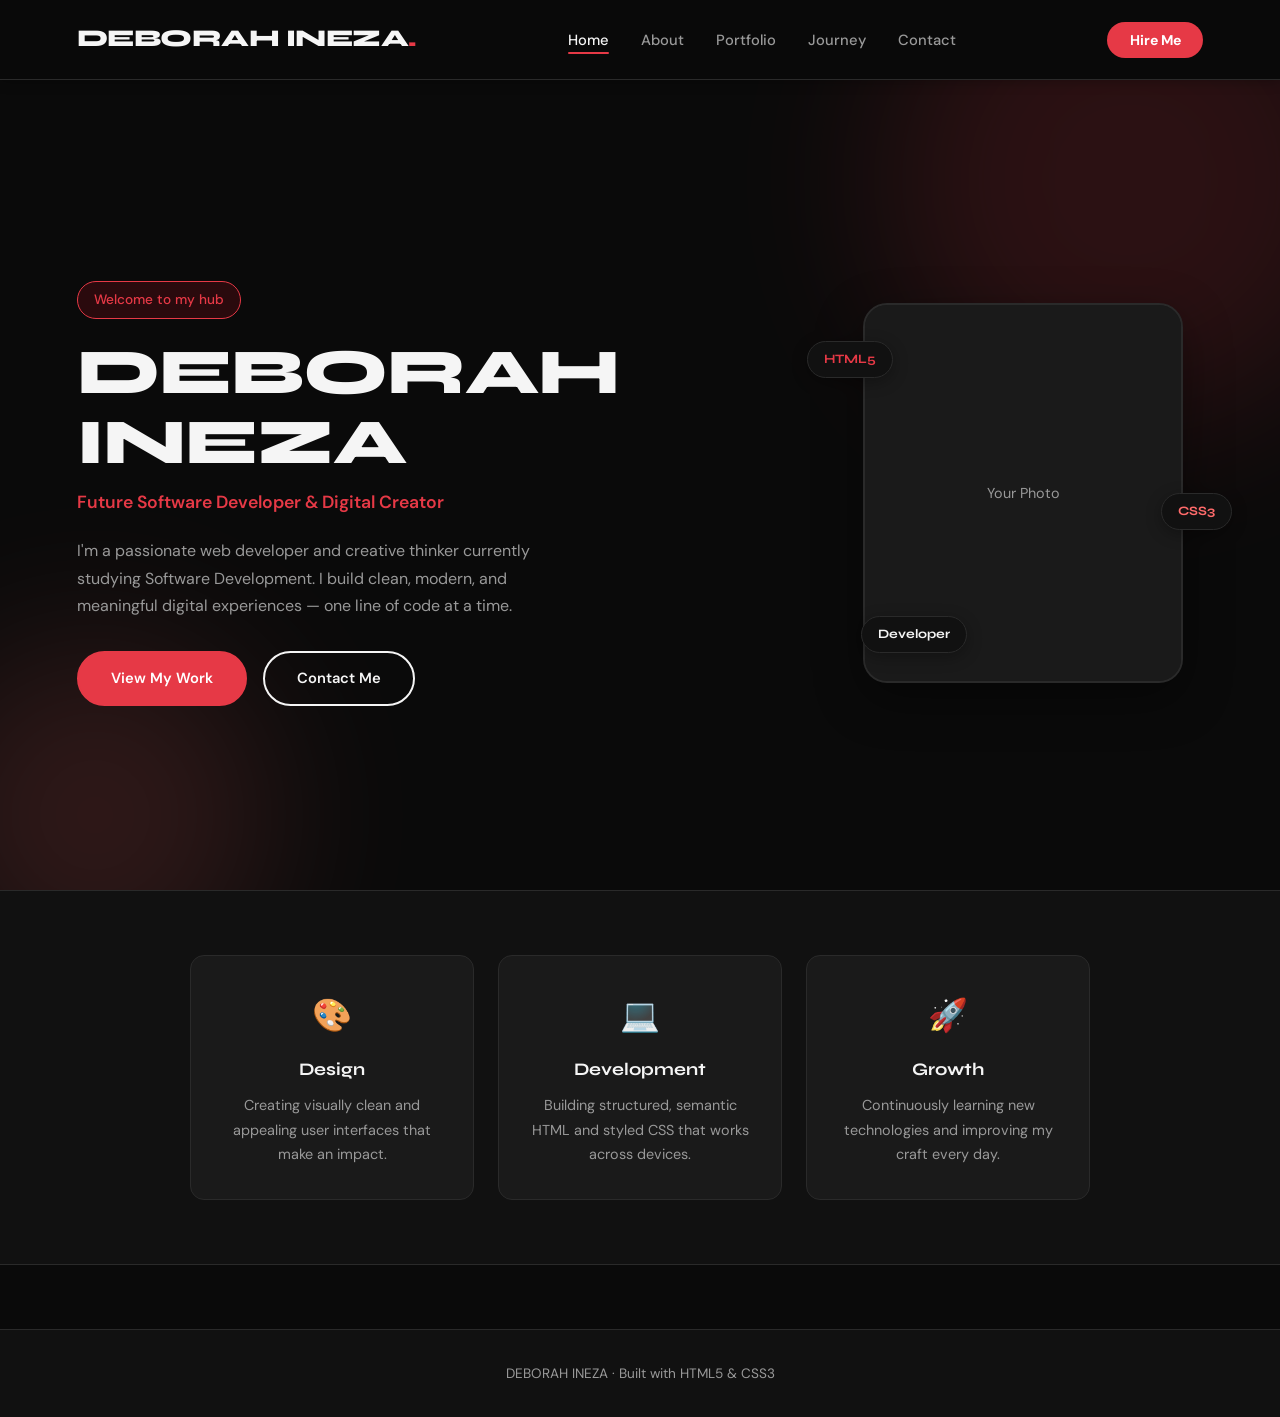
==== index.html @ a2d8f83a "Initial commit - portfolio site" ====
<!DOCTYPE html>
<html lang="en">

<head>
    <meta charset="UTF-8" />
    <meta name="viewport" content="width=device-width, initial-scale=1.0" />
    <title>Profile Hub | Home</title>
    <link rel="stylesheet" href="style.css" />
    <link
        href="https://fonts.googleapis.com/css2?family=Syne:wght@400;700;800&family=DM+Sans:ital,wght@0,300;0,400;0,500;1,300&display=swap"
        rel="stylesheet" />
</head>

<body>

    <!-- NAVIGATION -->
    <nav class="navbar">
        <div class="nav-logo">DEBORAH INEZA<span>.</span></div>
        <ul class="nav-links">
            <li><a href="index.html" class="active">Home</a></li>
            <li><a href="about.html">About</a></li>
            <li><a href="portfolio.html">Portfolio</a></li>
            <li><a href="journey.html">Journey</a></li>
            <li><a href="contact.html">Contact</a></li>
        </ul>
        <div class="nav-cta"><a href="contact.html">Hire Me</a></div>
    </nav>

    <!-- HERO SECTION -->
    <section class="hero">
        <div class="hero-bg-circle circle-1"></div>
        <div class="hero-bg-circle circle-2"></div>

        <div class="hero-content">
            <p class="hero-tag">Welcome to my hub</p>
            <h1 class="hero-name">DEBORAH INEZA </h1>
            <p class="hero-tagline">Future Software Developer &amp; Digital Creator</p>
            <p class="hero-intro">
                I'm a passionate web developer and creative thinker currently studying Software Development.
                I build clean, modern, and meaningful digital experiences — one line of code at a time.
            </p>
            <div class="hero-buttons">
                <a href="portfolio.html" class="btn btn-primary">View My Work</a>
                <a href="contact.html" class="btn btn-outline">Contact Me</a>
            </div>
        </div>

        <div class="hero-image-wrapper">
            <div class="hero-image-frame">
                <!-- Replace src with your own photo -->
                <img src="images/profile.jpg" alt="Your Name" onerror="this.style.display='none'" />
                <div class="hero-image-placeholder">
                    <span>Your Photo</span>
                </div>
            </div>
            <div class="hero-badge badge-1">HTML5</div>
            <div class="hero-badge badge-2">CSS3</div>
            <div class="hero-badge badge-3">Developer</div>
        </div>
    </section>

    <!-- FEATURED INTRO SECTION -->
    <section class="intro-section">
        <div class="intro-grid">
            <div class="intro-card">
                <div class="intro-icon">🎨</div>
                <h3>Design</h3>
                <p>Creating visually clean and appealing user interfaces that make an impact.</p>
            </div>
            <div class="intro-card">
                <div class="intro-icon">💻</div>
                <h3>Development</h3>
                <p>Building structured, semantic HTML and styled CSS that works across devices.</p>
            </div>
            <div class="intro-card">
                <div class="intro-icon">🚀</div>
                <h3>Growth</h3>
                <p>Continuously learning new technologies and improving my craft every day.</p>
            </div>
        </div>
    </section>

    <!-- FOOTER -->
    <footer class="footer">
        <p>DEBORAH INEZA · Built with HTML5 &amp; CSS3</p>
    </footer>

</body>
</html>
---- style.css ----
@import url('https://fonts.googleapis.com/css2?family=Syne:wght@400;700;800&family=DM+Sans:ital,wght@0,300;0,400;0,500;1,300&display=swap');

/* ---------- CSS VARIABLES (Color Theme) ---------- */
:root {
  --bg: #0a0a0a;
  --surface: #111111;
  --card: #1a1a1a;
  --accent: #e63946;
  --accent2: #ff6b6b;
  --accent-lt: #2a0a0d;
  --text: #f5f5f5;
  --muted: #999999;
  --border: #2a2a2a;
  --radius: 14px;
  --font-head: 'Syne', sans-serif;
  --font-body: 'DM Sans', sans-serif;
  --transition: 0.3s ease;
}

/* ---------- RESET & BASE ---------- */
*,
*::before,
*::after {
  margin: 0;
  padding: 0;
  box-sizing: border-box;
}

html {
  scroll-behavior: smooth;
}

body {
  background-color: var(--bg);
  color: var(--text);
  font-family: var(--font-body);
  font-size: 16px;
  line-height: 1.7;
  min-height: 100vh;
}

img {
  max-width: 100%;
  display: block;
}

a {
  text-decoration: none;
  color: inherit;
}

ul {
  list-style: none;
}

/* ---------- NAVIGATION BAR ---------- */
.navbar {
  display: flex;
  align-items: center;
  justify-content: space-between;
  padding: 1.2rem 6%;
  position: sticky;
  top: 0;
  z-index: 100;
  background: rgba(10, 10, 10, 0.95);
  backdrop-filter: blur(12px);
  -webkit-backdrop-filter: blur(12px);
  border-bottom: 1px solid var(--border);
  box-shadow: 0 1px 12px rgba(0, 0, 0, 0.3);
}

.nav-logo {
  font-family: var(--font-head);
  font-size: 1.5rem;
  font-weight: 800;
  letter-spacing: -0.5px;
  color: var(--text);
}

.nav-logo span {
  color: var(--accent);
}

.nav-links {
  display: flex;
  gap: 2rem;
}

.nav-links a {
  font-size: 0.92rem;
  font-weight: 500;
  color: var(--muted);
  transition: color var(--transition);
  position: relative;
  padding-bottom: 4px;
}

.nav-links a::after {
  content: '';
  position: absolute;
  bottom: 0;
  left: 0;
  width: 0;
  height: 2px;
  background: var(--accent);
  border-radius: 2px;
  transition: width var(--transition);
}

.nav-links a:hover,
.nav-links a.active {
  color: var(--text);
}

.nav-links a:hover::after,
.nav-links a.active::after {
  width: 100%;
}

.nav-cta a {
  background: var(--accent);
  color: #fff;
  padding: 0.55rem 1.4rem;
  border-radius: 50px;
  font-weight: 700;
  font-size: 0.88rem;
  transition: background var(--transition), transform var(--transition);
}

.nav-cta a:hover {
  background: var(--accent2);
  transform: scale(1.05);
}

/* ---------- BUTTONS ---------- */
.btn {
  display: inline-block;
  padding: 0.8rem 2rem;
  border-radius: 50px;
  font-weight: 600;
  font-size: 0.92rem;
  transition: all var(--transition);
  cursor: pointer;
}

.btn-primary {
  background: var(--accent);
  color: #fff;
  border: 2px solid var(--accent);
}

.btn-primary:hover {
  background: var(--accent2);
  border-color: var(--accent2);
  transform: translateY(-2px);
  box-shadow: 0 8px 24px rgba(230, 57, 70, 0.35);
}

.btn-outline {
  border: 2px solid var(--text);
  color: var(--text);
  background: transparent;
}

.btn-outline:hover {
  background: var(--text);
  color: #000;
  transform: translateY(-2px);
}

/* ---------- HERO SECTION ---------- */
.hero {
  display: flex;
  align-items: center;
  justify-content: space-between;
  gap: 3rem;
  padding: 6rem 6% 5rem;
  position: relative;
  overflow: hidden;
  min-height: 90vh;
  background: var(--bg);
}

.hero-bg-circle {
  position: absolute;
  border-radius: 50%;
  filter: blur(80px);
  opacity: 0.15;
  pointer-events: none;
}

.circle-1 {
  width: 500px;
  height: 500px;
  background: var(--accent);
  top: -150px;
  right: -100px;
}

.circle-2 {
  width: 350px;
  height: 350px;
  background: var(--accent2);
  bottom: -100px;
  left: -80px;
}

.hero-content {
  flex: 1;
  max-width: 560px;
  animation: fadeUp 0.8s ease both;
}

.hero-tag {
  display: inline-block;
  background: var(--accent-lt);
  border: 1px solid var(--accent);
  border-radius: 50px;
  padding: 0.4rem 1rem;
  font-size: 0.85rem;
  color: var(--accent);
  font-weight: 500;
  margin-bottom: 1.2rem;
}

.hero-name {
  font-family: var(--font-head);
  font-size: clamp(2.5rem, 5vw, 4rem);
  font-weight: 800;
  line-height: 1.1;
  letter-spacing: -1px;
  margin-bottom: 0.6rem;
  color: var(--text);
}

.hero-tagline {
  font-size: 1.1rem;
  color: var(--accent);
  font-weight: 600;
  margin-bottom: 1.2rem;
}

.hero-intro {
  color: var(--muted);
  max-width: 480px;
  margin-bottom: 2rem;
  font-size: 1rem;
}

.hero-buttons {
  display: flex;
  gap: 1rem;
  flex-wrap: wrap;
}

.hero-image-wrapper {
  flex: 0 0 360px;
  position: relative;
  animation: fadeUp 0.8s 0.2s ease both;
}

.hero-image-frame {
  width: 320px;
  height: 380px;
  border-radius: 24px;
  overflow: hidden;
  border: 2px solid var(--border);
  background: var(--card);
  position: relative;
  margin: 0 auto;
  box-shadow: 0 16px 48px rgba(0, 0, 0, 0.4);
}

.hero-image-frame img {
  width: 100%;
  height: 100%;
  object-fit: cover;
}

.hero-image-placeholder {
  position: absolute;
  inset: 0;
  display: flex;
  align-items: center;
  justify-content: center;
  color: var(--muted);
  font-size: 0.9rem;
  background: var(--card);
}

.hero-badge {
  position: absolute;
  background: var(--surface);
  border: 1.5px solid var(--border);
  border-radius: 50px;
  padding: 0.4rem 1rem;
  font-size: 0.8rem;
  font-weight: 700;
  white-space: nowrap;
  box-shadow: 0 4px 16px rgba(0, 0, 0, 0.3);
  animation: float 3s ease-in-out infinite;
  font-family: var(--font-head);
}

.badge-1 {
  top: 10%;
  left: -10%;
  animation-delay: 0s;
  color: var(--accent);
}

.badge-2 {
  top: 50%;
  right: -8%;
  animation-delay: 0.5s;
  color: var(--accent2);
}

.badge-3 {
  bottom: 8%;
  left: 5%;
  animation-delay: 1s;
  color: var(--text);
}

/* ---------- INTRO CARDS SECTION ---------- */
.intro-section {
  padding: 4rem 6%;
  background: var(--surface);
  border-top: 1px solid var(--border);
  border-bottom: 1px solid var(--border);
}

.intro-grid {
  display: grid;
  grid-template-columns: repeat(3, 1fr);
  gap: 1.5rem;
  max-width: 900px;
  margin: 0 auto;
}

.intro-card {
  background: var(--card);
  border: 1px solid var(--border);
  border-radius: var(--radius);
  padding: 2rem;
  text-align: center;
  transition: transform var(--transition), border-color var(--transition), box-shadow var(--transition);
}

.intro-card:hover {
  transform: translateY(-6px);
  border-color: var(--accent);
  box-shadow: 0 12px 32px rgba(230, 57, 70, 0.15);
}

.intro-icon {
  font-size: 2rem;
  margin-bottom: 0.8rem;
}

.intro-card h3 {
  font-family: var(--font-head);
  font-size: 1.1rem;
  margin-bottom: 0.5rem;
  color: var(--text);
}

.intro-card p {
  color: var(--muted);
  font-size: 0.9rem;
}

/* ---------- PAGE HEADER ---------- */
.page-header {
  padding: 5rem 6% 3rem;
  text-align: center;
  border-bottom: 1px solid var(--border);
  background: var(--surface);
  position: relative;
  overflow: hidden;
}

.page-header::before {
  content: '';
  position: absolute;
  top: -80px;
  left: 50%;
  transform: translateX(-50%);
  width: 400px;
  height: 400px;
  background: radial-gradient(circle, rgba(230, 57, 70, 0.1) 0%, transparent 70%);
  pointer-events: none;
}

.page-header h1 {
  font-family: var(--font-head);
  font-size: clamp(2rem, 4vw, 3rem);
  font-weight: 800;
  margin-bottom: 0.5rem;
  color: var(--text);
}

.page-header p {
  color: var(--muted);
  max-width: 500px;
  margin: 0 auto;
}

/* ---------- ABOUT PAGE ---------- */
.about-section {
  padding: 4rem 6%;
  max-width: 1100px;
  margin: 0 auto;
}

.about-grid {
  display: grid;
  grid-template-columns: 1fr 1fr;
  gap: 3rem;
  align-items: start;
}

.about-bio h2,
.skills-section h2,
.passion-section h2 {
  font-family: var(--font-head);
  font-size: 1.4rem;
  margin-bottom: 1rem;
  color: var(--accent);
  letter-spacing: -0.3px;
}

.about-bio p {
  color: var(--muted);
  margin-bottom: 1rem;
  font-size: 0.97rem;
}

.skills-grid {
  display: flex;
  flex-wrap: wrap;
  gap: 0.6rem;
  margin-top: 0.8rem;
}

.skill-tag {
  background: var(--card);
  border: 1.5px solid var(--border);
  border-radius: 50px;
  padding: 0.35rem 1rem;
  font-size: 0.85rem;
  font-weight: 500;
  color: var(--text);
  transition: border-color var(--transition), color var(--transition), background var(--transition);
}

.skill-tag:hover {
  border-color: var(--accent);
  color: var(--accent);
  background: var(--accent-lt);
}

.passion-section {
  margin-top: 3rem;
  padding: 2rem;
  background: var(--card);
  border-radius: var(--radius);
  border: 1px solid var(--border);
  border-left: 4px solid var(--accent);
}

.passion-list {
  margin-top: 1rem;
  display: grid;
  grid-template-columns: 1fr 1fr;
  gap: 0.8rem;
}

.passion-list li {
  color: var(--muted);
  font-size: 0.95rem;
  padding-left: 1.4rem;
  position: relative;
  line-height: 1.6;
}

.passion-list li::before {
  content: '→';
  color: var(--accent);
  position: absolute;
  left: 0;
  font-weight: 700;
}

/* ---------- PORTFOLIO PAGE ---------- */
.portfolio-section {
  padding: 4rem 6%;
  max-width: 1100px;
  margin: 0 auto;
}

.portfolio-grid {
  display: grid;
  grid-template-columns: repeat(2, 1fr);
  gap: 2rem;
}

.project-card {
  background: var(--card);
  border: 1px solid var(--border);
  border-radius: var(--radius);
  overflow: hidden;
  transition: transform var(--transition), border-color var(--transition), box-shadow var(--transition);
}

.project-card:hover {
  transform: translateY(-6px);
  border-color: var(--accent);
  box-shadow: 0 16px 40px rgba(230, 57, 70, 0.15);
}

.project-image {
  height: 200px;
  background: var(--surface);
  display: flex;
  align-items: center;
  justify-content: center;
  color: var(--muted);
  font-size: 0.85rem;
  overflow: hidden;
  border-bottom: 1px solid var(--border);
}

.project-image img {
  width: 100%;
  height: 100%;
  object-fit: cover;
  transition: transform 0.4s ease;
}

.project-card:hover .project-image img {
  transform: scale(1.04);
}

.project-info {
  padding: 1.5rem;
}

.project-info h3 {
  font-family: var(--font-head);
  font-size: 1.2rem;
  margin-bottom: 0.5rem;
  color: var(--text);
}

.project-info p {
  color: var(--muted);
  font-size: 0.9rem;
  margin-bottom: 1rem;
}

.project-tech {
  display: flex;
  gap: 0.5rem;
  flex-wrap: wrap;
  margin-bottom: 1.2rem;
}

.tech-tag {
  background: var(--accent-lt);
  border: 1px solid var(--accent);
  border-radius: 4px;
  padding: 0.2rem 0.7rem;
  font-size: 0.75rem;
  color: var(--accent);
  font-weight: 600;
}

/* ---------- JOURNEY PAGE ---------- */
.journey-section {
  padding: 4rem 6%;
  max-width: 1000px;
  margin: 0 auto;
}

.journey-section h2 {
  font-family: var(--font-head);
  font-size: 1.4rem;
  margin-bottom: 1.5rem;
  color: var(--accent);
  letter-spacing: -0.3px;
}

.edu-table {
  width: 100%;
  border-collapse: collapse;
  margin-bottom: 3rem;
  font-size: 0.95rem;
}

.edu-table th {
  background: var(--accent);
  color: #fff;
  text-align: left;
  padding: 0.9rem 1.2rem;
  border: 1px solid var(--accent);
  font-family: var(--font-head);
  font-size: 0.88rem;
  letter-spacing: 0.04em;
}

.edu-table td {
  padding: 0.85rem 1.2rem;
  border: 1px solid var(--border);
  color: var(--muted);
}

.edu-table tr:hover td {
  background: var(--card);
  color: var(--text);
}

.timeline {
  position: relative;
  padding-left: 2rem;
}

.timeline::before {
  content: '';
  position: absolute;
  left: 0;
  top: 0;
  bottom: 0;
  width: 2px;
  background: var(--border);
}

.timeline-item {
  position: relative;
  margin-bottom: 2rem;
}

.timeline-item::before {
  content: '';
  position: absolute;
  left: -2.37rem;
  top: 6px;
  width: 13px;
  height: 13px;
  border-radius: 50%;
  background: var(--accent);
  border: 2px solid var(--bg);
  box-shadow: 0 0 0 3px rgba(230, 57, 70, 0.2);
}

.timeline-item h3 {
  font-family: var(--font-head);
  font-size: 1rem;
  margin-bottom: 0.2rem;
  color: var(--text);
}

.timeline-item .tl-date {
  font-size: 0.8rem;
  color: var(--accent);
  font-weight: 600;
  margin-bottom: 0.4rem;
}

.timeline-item p {
  color: var(--muted);
  font-size: 0.9rem;
}

/* ---------- CONTACT PAGE ---------- */
.contact-section {
  padding: 4rem 6%;
  max-width: 1000px;
  margin: 0 auto;
  display: grid;
  grid-template-columns: 1fr 1.2fr;
  gap: 3rem;
  align-items: start;
}

.contact-info h2 {
  font-family: var(--font-head);
  font-size: 1.4rem;
  margin-bottom: 1.5rem;
  color: var(--accent);
}

.contact-detail {
  display: flex;
  align-items: flex-start;
  gap: 1rem;
  margin-bottom: 1.2rem;
}

.contact-detail .icon {
  font-size: 1.3rem;
  margin-top: 2px;
}

.contact-detail strong {
  display: block;
  font-size: 0.82rem;
  color: var(--muted);
  text-transform: uppercase;
  letter-spacing: 0.06em;
  margin-bottom: 0.15rem;
}

.contact-detail span {
  font-size: 0.95rem;
  color: var(--text);
}

.contact-form {
  background: var(--card);
  border: 1px solid var(--border);
  border-radius: var(--radius);
  padding: 2rem;
}

.contact-form h2 {
  font-family: var(--font-head);
  font-size: 1.3rem;
  margin-bottom: 1.5rem;
  color: var(--text);
}

.form-group {
  margin-bottom: 1.2rem;
}

.form-group label {
  display: block;
  font-size: 0.82rem;
  color: var(--muted);
  margin-bottom: 0.4rem;
  text-transform: uppercase;
  letter-spacing: 0.06em;
  font-weight: 500;
}

.form-group input,
.form-group textarea {
  width: 100%;
  background: var(--surface);
  border: 1.5px solid var(--border);
  border-radius: 8px;
  padding: 0.8rem 1rem;
  color: var(--text);
  font-family: var(--font-body);
  font-size: 0.95rem;
  outline: none;
  transition: border-color var(--transition), box-shadow var(--transition);
}

.form-group input:focus,
.form-group textarea:focus {
  border-color: var(--accent);
  box-shadow: 0 0 0 3px rgba(230, 57, 70, 0.15);
}

.form-group textarea {
  resize: vertical;
  min-height: 130px;
}

/* ---------- FOOTER ---------- */
.footer {
  text-align: center;
  padding: 2rem;
  border-top: 1px solid var(--border);
  color: var(--muted);
  font-size: 0.85rem;
  margin-top: 4rem;
  background: var(--surface);
}

/* ---------- ANIMATIONS ---------- */
@keyframes fadeUp {
  from {
    opacity: 0;
    transform: translateY(30px);
  }

  to {
    opacity: 1;
    transform: translateY(0);
  }
}

@keyframes float {

  0%,
  100% {
    transform: translateY(0);
  }

  50% {
    transform: translateY(-8px);
  }
}

/* ---------- RESPONSIVE ---------- */
@media (max-width: 900px) {
  .hero {
    flex-direction: column;
    text-align: center;
    padding-top: 4rem;
    min-height: auto;
  }

  .hero-buttons {
    justify-content: center;
  }

  .hero-image-wrapper {
    flex: none;
    width: 100%;
  }

  .hero-image-frame {
    width: 260px;
    height: 300px;
  }

  .intro-grid {
    grid-template-columns: 1fr;
  }

  .about-grid {
    grid-template-columns: 1fr;
  }

  .portfolio-grid {
    grid-template-columns: 1fr;
  }

  .contact-section {
    grid-template-columns: 1fr;
  }

  .passion-list {
    grid-template-columns: 1fr;
  }

  .navbar {
    padding: 1rem 4%;
  }

  .nav-links {
    display: none;
  }
}
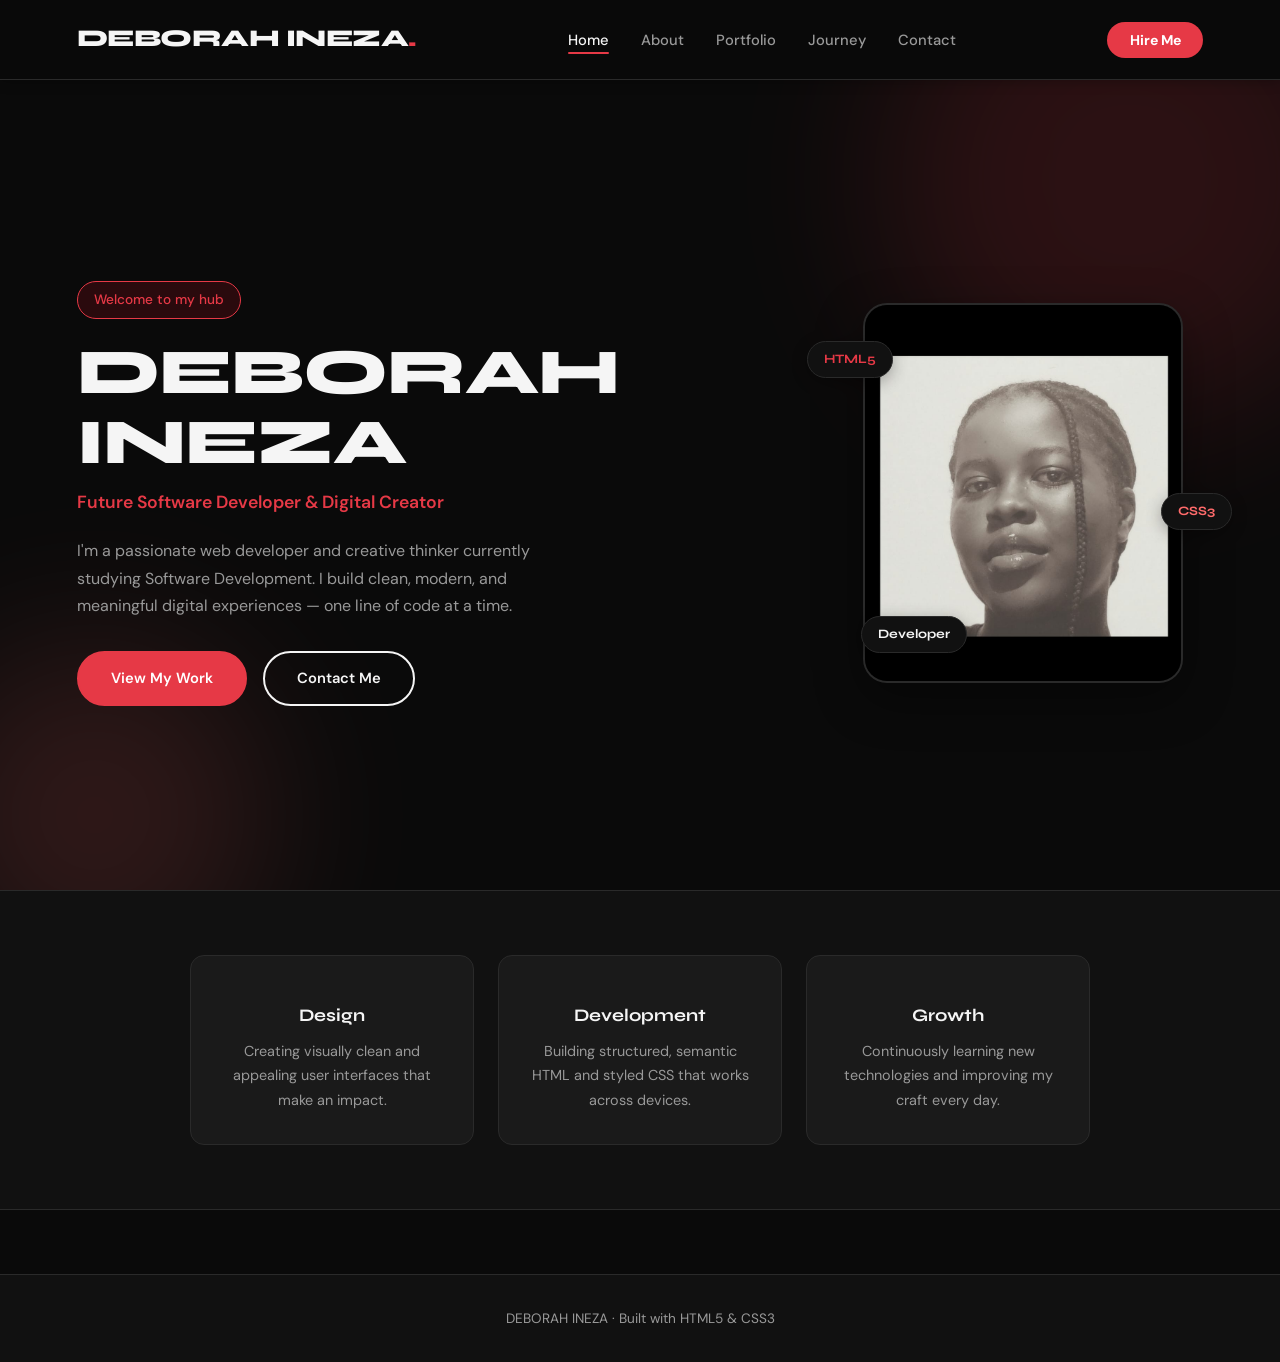
==== commit b6decbe4: "Fix contact form: wrap fields in form tag and connect to Formspree" ====
--- a/index.html
+++ b/index.html
@@ -48,10 +48,8 @@
         <div class="hero-image-wrapper">
             <div class="hero-image-frame">
                 <!-- Replace src with your own photo -->
-                <img src="images/profile.jpg" alt="Your Name" onerror="this.style.display='none'" />
-                <div class="hero-image-placeholder">
-                    <span>Your Photo</span>
-                </div>
+                <img src="PFP.jpeg" alt="Your Name"  />
+                
             </div>
             <div class="hero-badge badge-1">HTML5</div>
             <div class="hero-badge badge-2">CSS3</div>
@@ -63,17 +61,17 @@
     <section class="intro-section">
         <div class="intro-grid">
             <div class="intro-card">
-                <div class="intro-icon">🎨</div>
+                <div class="intro-icon"></div>
                 <h3>Design</h3>
                 <p>Creating visually clean and appealing user interfaces that make an impact.</p>
             </div>
             <div class="intro-card">
-                <div class="intro-icon">💻</div>
+                <div class="intro-icon"></div>
                 <h3>Development</h3>
                 <p>Building structured, semantic HTML and styled CSS that works across devices.</p>
             </div>
             <div class="intro-card">
-                <div class="intro-icon">🚀</div>
+                <div class="intro-icon"></div>
                 <h3>Growth</h3>
                 <p>Continuously learning new technologies and improving my craft every day.</p>
             </div>
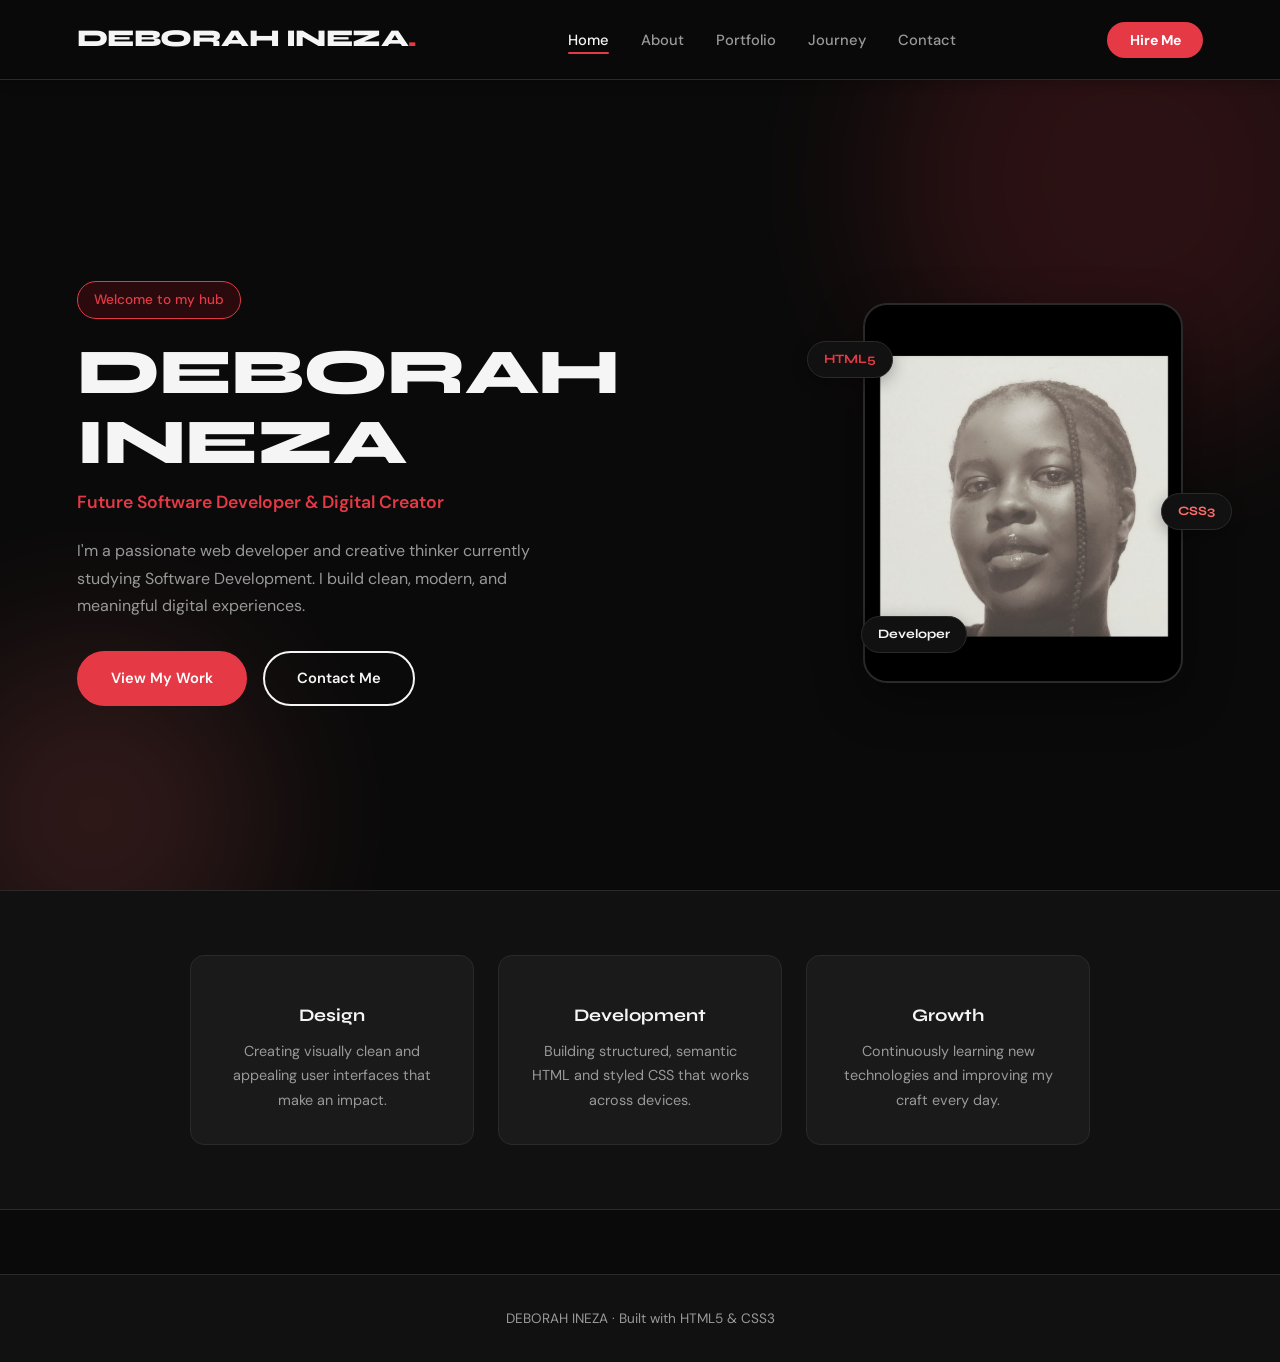
==== commit dc7a3fa2: "Add working mobile hamburger navigation across all pages" ====
--- a/index.html
+++ b/index.html
@@ -16,7 +16,7 @@
     <!-- NAVIGATION -->
     <nav class="navbar">
         <div class="nav-logo">DEBORAH INEZA<span>.</span></div>
-        <ul class="nav-links">
+        <ul class="nav-links" id="navLinks">
             <li><a href="index.html" class="active">Home</a></li>
             <li><a href="about.html">About</a></li>
             <li><a href="portfolio.html">Portfolio</a></li>
@@ -24,6 +24,11 @@
             <li><a href="contact.html">Contact</a></li>
         </ul>
         <div class="nav-cta"><a href="contact.html">Hire Me</a></div>
+        <div class="hamburger" id="hamburger">
+            <span></span>
+            <span></span>
+            <span></span>
+        </div>
     </nav>
 
     <!-- HERO SECTION -->
@@ -37,8 +42,7 @@
             <p class="hero-tagline">Future Software Developer &amp; Digital Creator</p>
             <p class="hero-intro">
                 I'm a passionate web developer and creative thinker currently studying Software Development.
-                I build clean, modern, and meaningful digital experiences — one line of code at a time.
-            </p>
+                I build clean, modern, and meaningful digital experiences.
             <div class="hero-buttons">
                 <a href="portfolio.html" class="btn btn-primary">View My Work</a>
                 <a href="contact.html" class="btn btn-outline">Contact Me</a>
@@ -49,7 +53,7 @@
             <div class="hero-image-frame">
                 <!-- Replace src with your own photo -->
                 <img src="PFP.jpeg" alt="Your Name"  />
-                
+
             </div>
             <div class="hero-badge badge-1">HTML5</div>
             <div class="hero-badge badge-2">CSS3</div>
@@ -83,5 +87,14 @@
         <p>DEBORAH INEZA · Built with HTML5 &amp; CSS3</p>
     </footer>
 
+    <script>
+        const hamburger = document.getElementById('hamburger');
+        const navLinks = document.getElementById('navLinks');
+        hamburger.addEventListener('click', () => {
+            hamburger.classList.toggle('active');
+            navLinks.classList.toggle('active');
+        });
+    </script>
+
 </body>
 </html>
--- a/style.css
+++ b/style.css
@@ -132,6 +132,34 @@
   transform: scale(1.05);
 }
 
+/* ---------- HAMBURGER (mobile menu icon) ---------- */
+.hamburger {
+  display: none;
+  flex-direction: column;
+  gap: 5px;
+  cursor: pointer;
+  z-index: 200;
+}
+
+.hamburger span {
+  width: 26px;
+  height: 2px;
+  background: var(--text);
+  transition: all 0.3s ease;
+}
+
+.hamburger.active span:nth-child(1) {
+  transform: translateY(7px) rotate(45deg);
+}
+
+.hamburger.active span:nth-child(2) {
+  opacity: 0;
+}
+
+.hamburger.active span:nth-child(3) {
+  transform: translateY(-7px) rotate(-45deg);
+}
+
 /* ---------- BUTTONS ---------- */
 .btn {
   display: inline-block;
@@ -851,9 +879,45 @@
 
   .navbar {
     padding: 1rem 4%;
+    position: relative;
+    flex-wrap: wrap;
+  }
+
+  .hamburger {
+    display: flex;
+  }
+
+  .nav-cta {
+    display: none;
   }
 
   .nav-links {
-    display: none;
+    position: absolute;
+    top: 100%;
+    left: 0;
+    width: 100%;
+    flex-direction: column;
+    align-items: center;
+    gap: 0;
+    background: var(--surface);
+    border-bottom: 1px solid var(--border);
+    max-height: 0;
+    overflow: hidden;
+    transition: max-height 0.35s ease;
+  }
+
+  .nav-links.active {
+    max-height: 500px;
+  }
+
+  .nav-links li {
+    width: 100%;
+    text-align: center;
+  }
+
+  .nav-links a {
+    display: block;
+    padding: 1rem;
+    border-bottom: 1px solid var(--border);
   }
 }
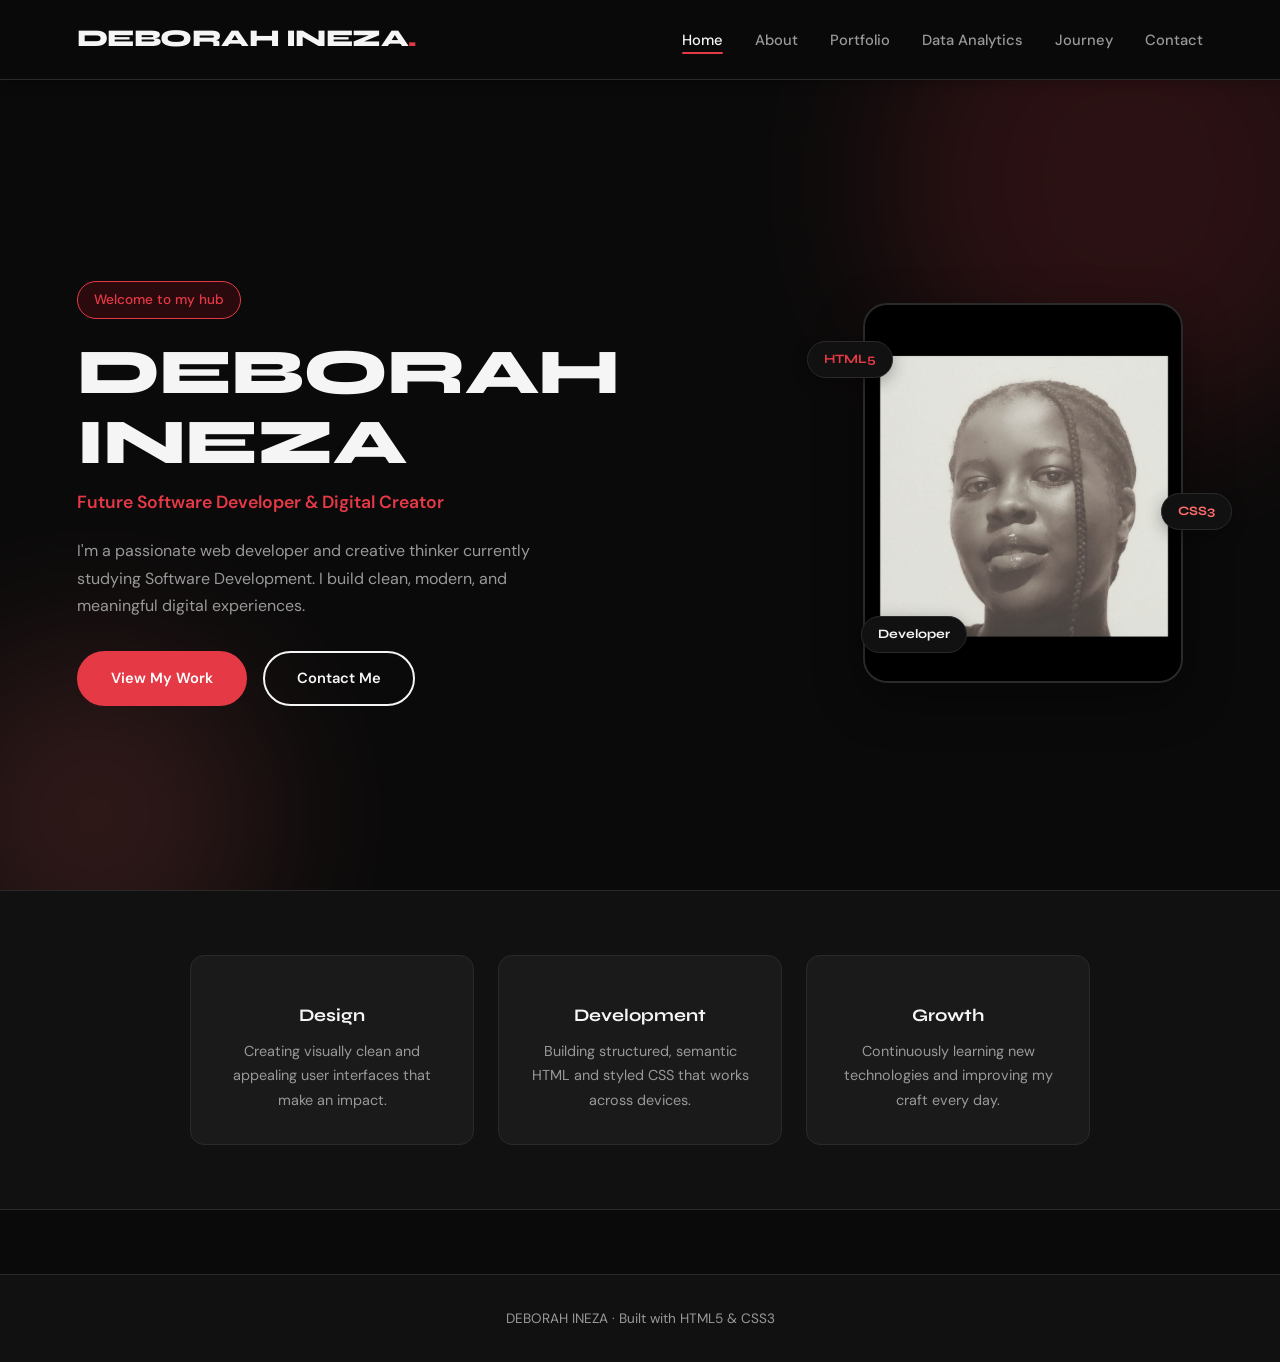
==== commit b623a7e8: "Fix contact form: wrap fields in form tag and connect to Formspree" ====
--- a/index.html
+++ b/index.html
@@ -16,14 +16,14 @@
     <!-- NAVIGATION -->
     <nav class="navbar">
         <div class="nav-logo">DEBORAH INEZA<span>.</span></div>
-        <ul class="nav-links" id="navLinks">
-            <li><a href="index.html" class="active">Home</a></li>
-            <li><a href="about.html">About</a></li>
-            <li><a href="portfolio.html">Portfolio</a></li>
-            <li><a href="journey.html">Journey</a></li>
-            <li><a href="contact.html">Contact</a></li>
+       <ul class="nav-links" id="navLinks">
+    <li><a href="index.html" class="active">Home</a></li>
+    <li><a href="about.html">About</a></li>
+    <li><a href="portfolio.html">Portfolio</a></li>
+    <li><a href="data.html">Data Analytics</a></li>
+    <li><a href="journey.html">Journey</a></li>
+    <li><a href="contact.html">Contact</a></li>
         </ul>
-        <div class="nav-cta"><a href="contact.html">Hire Me</a></div>
         <div class="hamburger" id="hamburger">
             <span></span>
             <span></span>
